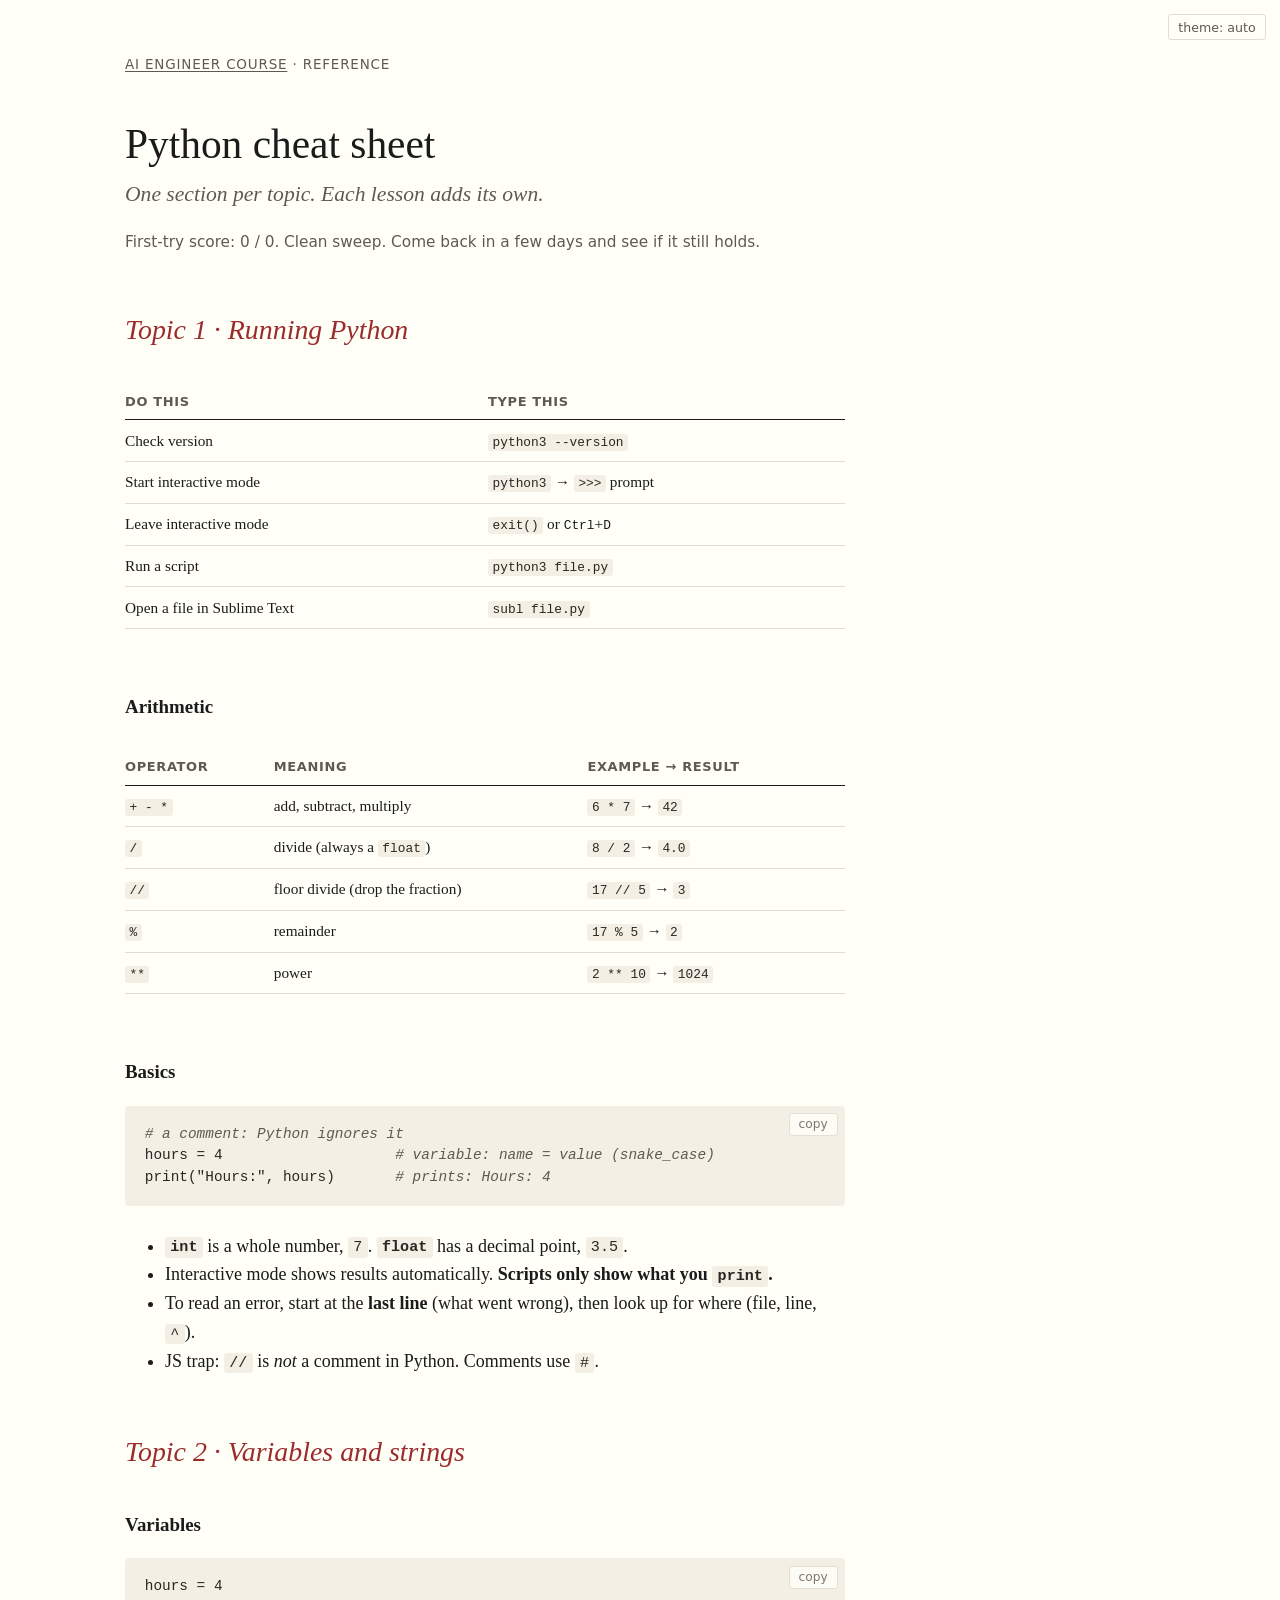
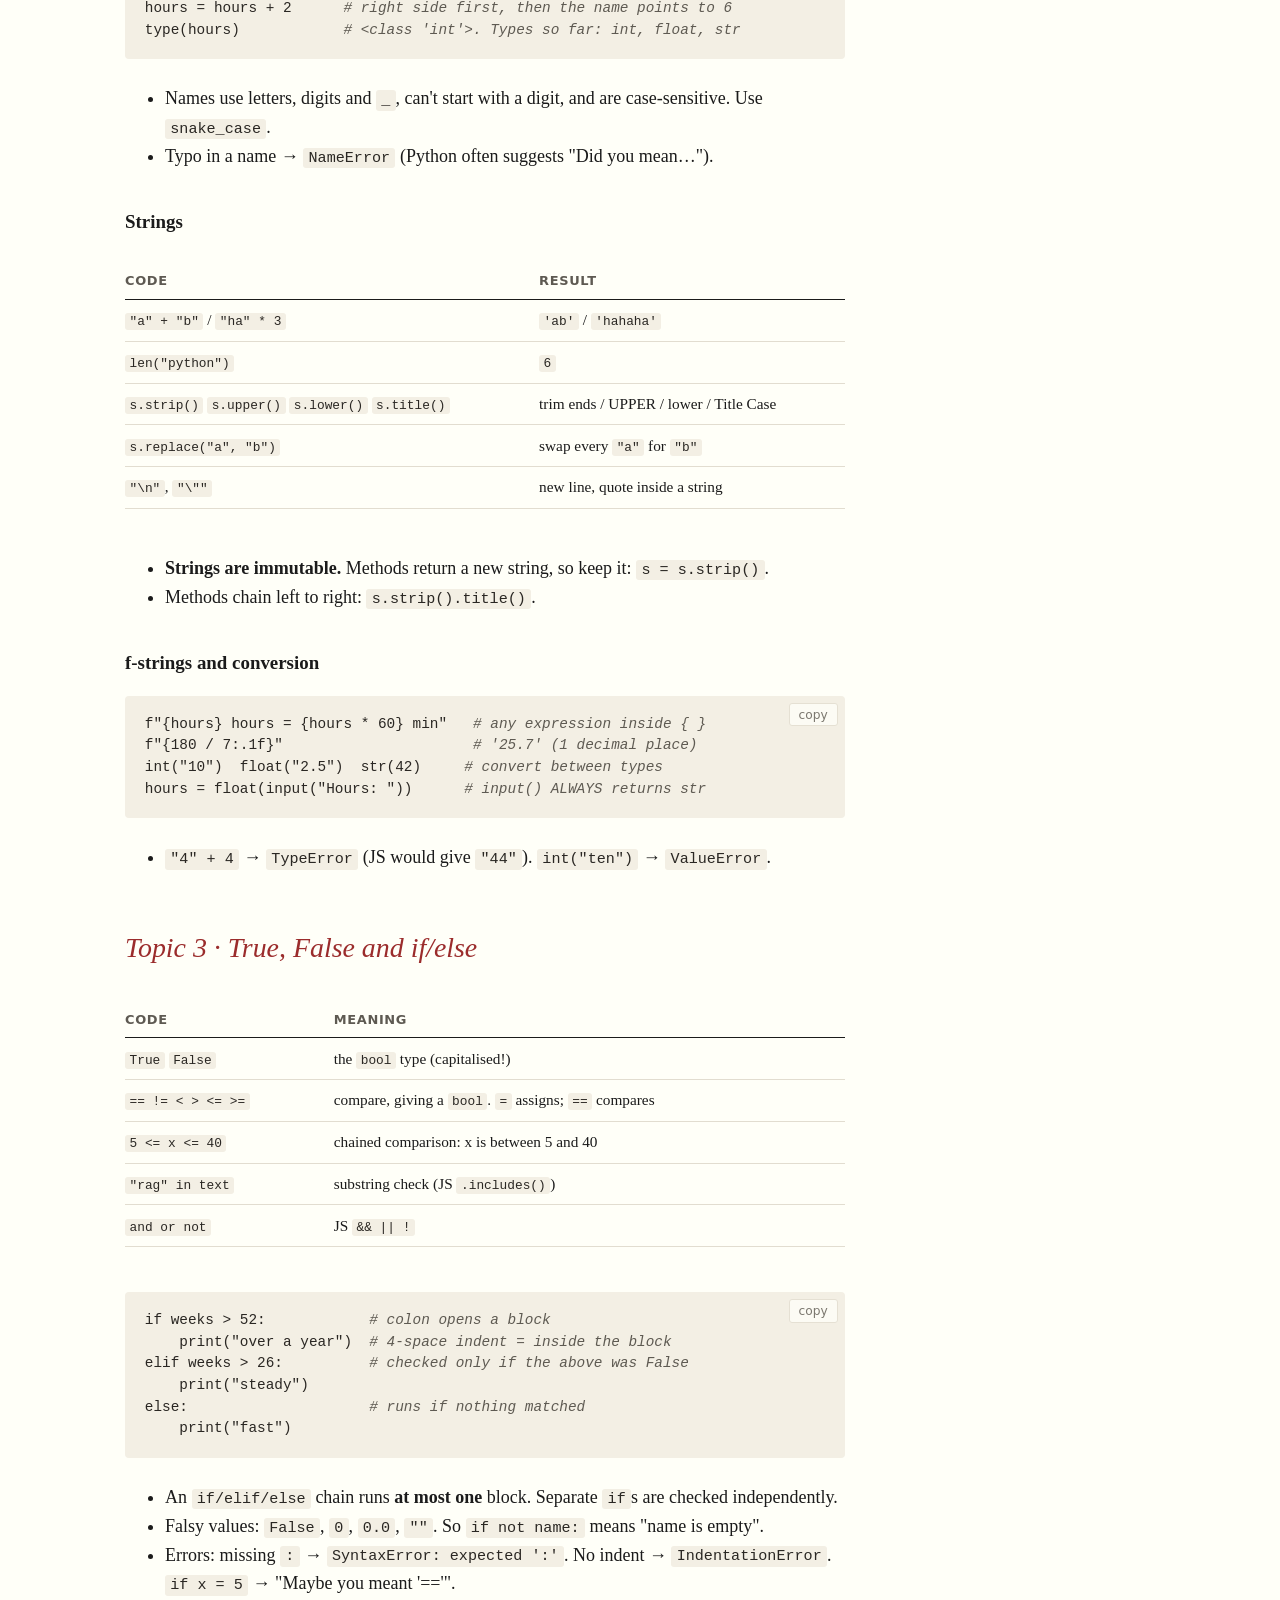
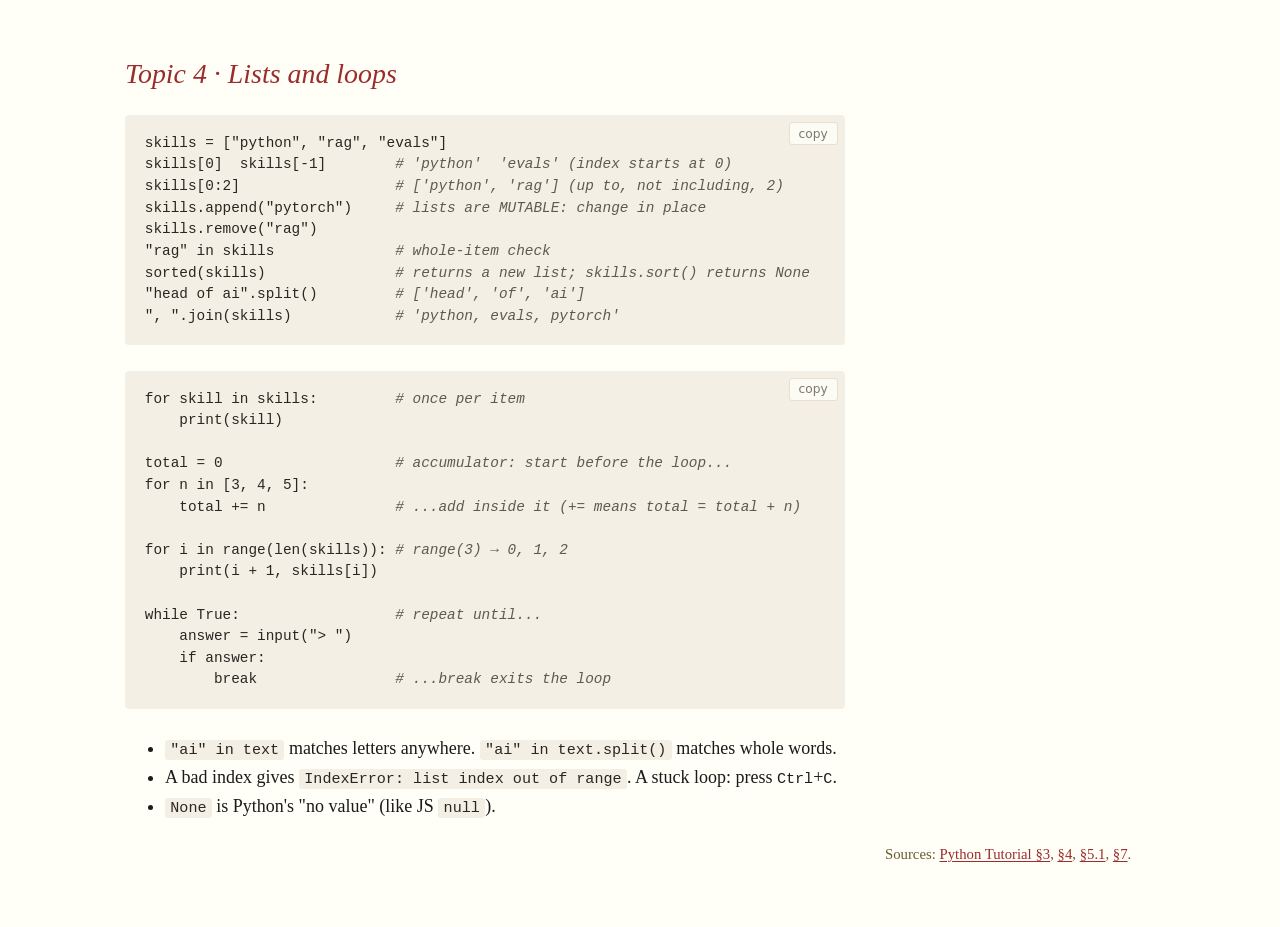
==== ai/reference/python-cheatsheet.html @ 6979f12f "first commit" ====
<!doctype html>
<html lang="en">
<head>
<meta charset="utf-8">
<meta name="viewport" content="width=device-width, initial-scale=1">
<title>Python Cheat Sheet</title>
<link rel="stylesheet" href="../assets/course.css">
</head>
<body>
<main class="page">

<nav class="crumbs"><a href="../index.html">AI Engineer Course</a> · Reference</nav>

<h1>Python cheat sheet</h1>
<p class="subtitle">One section per topic. Each lesson adds its own.</p>
<p class="score" style="margin-top:-1rem">Python 3.14 · last updated after <a href="../lessons/0004-lists-and-loops.html">Topic 4</a></p>

<h2 id="topic-1">Topic 1 · Running Python</h2>
<div class="table-wrap">
<table>
  <thead><tr><th>Do this</th><th>Type this</th></tr></thead>
  <tbody>
    <tr><td>Check version</td><td><code>python3 --version</code></td></tr>
    <tr><td>Start interactive mode</td><td><code>python3</code> → <code>&gt;&gt;&gt;</code> prompt</td></tr>
    <tr><td>Leave interactive mode</td><td><code>exit()</code> or <kbd>Ctrl</kbd>+<kbd>D</kbd></td></tr>
    <tr><td>Run a script</td><td><code>python3 file.py</code></td></tr>
    <tr><td>Open a file in Sublime Text</td><td><code>subl file.py</code></td></tr>
  </tbody>
</table>
</div>

<h3>Arithmetic</h3>
<div class="table-wrap">
<table>
  <thead><tr><th>Operator</th><th>Meaning</th><th>Example → result</th></tr></thead>
  <tbody>
    <tr><td><code>+ - *</code></td><td>add, subtract, multiply</td><td><code>6 * 7</code> → <code>42</code></td></tr>
    <tr><td><code>/</code></td><td>divide (always a <code>float</code>)</td><td><code>8 / 2</code> → <code>4.0</code></td></tr>
    <tr><td><code>//</code></td><td>floor divide (drop the fraction)</td><td><code>17 // 5</code> → <code>3</code></td></tr>
    <tr><td><code>%</code></td><td>remainder</td><td><code>17 % 5</code> → <code>2</code></td></tr>
    <tr><td><code>**</code></td><td>power</td><td><code>2 ** 10</code> → <code>1024</code></td></tr>
  </tbody>
</table>
</div>

<h3>Basics</h3>
<pre><span class="c"># a comment: Python ignores it</span>
hours = 4                    <span class="c"># variable: name = value (snake_case)</span>
print("Hours:", hours)       <span class="c"># prints: Hours: 4</span></pre>
<ul>
  <li><strong><code>int</code></strong> is a whole number, <code>7</code>. <strong><code>float</code></strong> has a decimal point, <code>3.5</code>.</li>
  <li>Interactive mode shows results automatically. <strong>Scripts only show what you <code>print</code>.</strong></li>
  <li>To read an error, start at the <strong>last line</strong> (what went wrong), then look up for where (file, line, <code>^</code>).</li>
  <li>JS trap: <code>//</code> is <em>not</em> a comment in Python. Comments use <code>#</code>.</li>
</ul>

<h2 id="topic-2">Topic 2 · Variables and strings</h2>
<h3>Variables</h3>
<pre>hours = 4
hours = hours + 2      <span class="c"># right side first, then the name points to 6</span>
type(hours)            <span class="c"># &lt;class 'int'&gt;. Types so far: int, float, str</span></pre>
<ul>
  <li>Names use letters, digits and <code>_</code>, can't start with a digit, and are case-sensitive. Use <code>snake_case</code>.</li>
  <li>Typo in a name → <code>NameError</code> (Python often suggests "Did you mean…").</li>
</ul>
<h3>Strings</h3>
<div class="table-wrap">
<table>
  <thead><tr><th>Code</th><th>Result</th></tr></thead>
  <tbody>
    <tr><td><code>"a" + "b"</code> / <code>"ha" * 3</code></td><td><code>'ab'</code> / <code>'hahaha'</code></td></tr>
    <tr><td><code>len("python")</code></td><td><code>6</code></td></tr>
    <tr><td><code>s.strip()</code> <code>s.upper()</code> <code>s.lower()</code> <code>s.title()</code></td><td>trim ends / UPPER / lower / Title Case</td></tr>
    <tr><td><code>s.replace("a", "b")</code></td><td>swap every <code>"a"</code> for <code>"b"</code></td></tr>
    <tr><td><code>"\n"</code>, <code>"\""</code></td><td>new line, quote inside a string</td></tr>
  </tbody>
</table>
</div>
<ul>
  <li><strong>Strings are immutable.</strong> Methods return a new string, so keep it: <code>s = s.strip()</code>.</li>
  <li>Methods chain left to right: <code>s.strip().title()</code>.</li>
</ul>
<h3>f-strings and conversion</h3>
<pre>f"{hours} hours = {hours * 60} min"   <span class="c"># any expression inside { }</span>
f"{180 / 7:.1f}"                      <span class="c"># '25.7' (1 decimal place)</span>
int("10")  float("2.5")  str(42)     <span class="c"># convert between types</span>
hours = float(input("Hours: "))      <span class="c"># input() ALWAYS returns str</span></pre>
<ul>
  <li><code>"4" + 4</code> → <code>TypeError</code> (JS would give <code>"44"</code>). <code>int("ten")</code> → <code>ValueError</code>.</li>
</ul>

<h2 id="topic-3">Topic 3 · True, False and if/else</h2>
<div class="table-wrap">
<table>
  <thead><tr><th>Code</th><th>Meaning</th></tr></thead>
  <tbody>
    <tr><td><code>True</code> <code>False</code></td><td>the <code>bool</code> type (capitalised!)</td></tr>
    <tr><td><code>==  !=  &lt;  &gt;  &lt;=  &gt;=</code></td><td>compare, giving a <code>bool</code>. <code>=</code> assigns; <code>==</code> compares</td></tr>
    <tr><td><code>5 &lt;= x &lt;= 40</code></td><td>chained comparison: x is between 5 and 40</td></tr>
    <tr><td><code>"rag" in text</code></td><td>substring check (JS <code>.includes()</code>)</td></tr>
    <tr><td><code>and  or  not</code></td><td>JS <code>&amp;&amp;  ||  !</code></td></tr>
  </tbody>
</table>
</div>
<pre>if weeks &gt; 52:            <span class="c"># colon opens a block</span>
    print("over a year")  <span class="c"># 4-space indent = inside the block</span>
elif weeks &gt; 26:          <span class="c"># checked only if the above was False</span>
    print("steady")
else:                     <span class="c"># runs if nothing matched</span>
    print("fast")</pre>
<ul>
  <li>An <code>if/elif/else</code> chain runs <strong>at most one</strong> block. Separate <code>if</code>s are checked independently.</li>
  <li>Falsy values: <code>False</code>, <code>0</code>, <code>0.0</code>, <code>""</code>. So <code>if not name:</code> means "name is empty".</li>
  <li>Errors: missing <code>:</code> → <code>SyntaxError: expected ':'</code>. No indent → <code>IndentationError</code>. <code>if x = 5</code> → "Maybe you meant '=='".</li>
</ul>

<h2 id="topic-4">Topic 4 · Lists and loops</h2>
<pre>skills = ["python", "rag", "evals"]
skills[0]  skills[-1]        <span class="c"># 'python'  'evals' (index starts at 0)</span>
skills[0:2]                  <span class="c"># ['python', 'rag'] (up to, not including, 2)</span>
skills.append("pytorch")     <span class="c"># lists are MUTABLE: change in place</span>
skills.remove("rag")
"rag" in skills              <span class="c"># whole-item check</span>
sorted(skills)               <span class="c"># returns a new list; skills.sort() returns None</span>
"head of ai".split()         <span class="c"># ['head', 'of', 'ai']</span>
", ".join(skills)            <span class="c"># 'python, evals, pytorch'</span></pre>
<pre>for skill in skills:         <span class="c"># once per item</span>
    print(skill)

total = 0                    <span class="c"># accumulator: start before the loop...</span>
for n in [3, 4, 5]:
    total += n               <span class="c"># ...add inside it (+= means total = total + n)</span>

for i in range(len(skills)): <span class="c"># range(3) → 0, 1, 2</span>
    print(i + 1, skills[i])

while True:                  <span class="c"># repeat until...</span>
    answer = input("> ")
    if answer:
        break                <span class="c"># ...break exits the loop</span></pre>
<ul>
  <li><code>"ai" in text</code> matches letters anywhere. <code>"ai" in text.split()</code> matches whole words.</li>
  <li>A bad index gives <code>IndexError: list index out of range</code>. A stuck loop: press <kbd>Ctrl</kbd>+<kbd>C</kbd>.</li>
  <li><code>None</code> is Python's "no value" (like JS <code>null</code>).</li>
</ul>

<p class="note">Sources: <a href="https://docs.python.org/3/tutorial/introduction.html">Python Tutorial §3</a>, <a href="https://docs.python.org/3/tutorial/controlflow.html">§4</a>, <a href="https://docs.python.org/3/tutorial/datastructures.html">§5.1</a>, <a href="https://docs.python.org/3/tutorial/inputoutput.html">§7</a>.</p>

</main>
<script src="../assets/components.js"></script>
</body>
</html>
---- ai/assets/course.css ----
/* ==========================================================================
   AI Engineer Course — shared stylesheet
   Every lesson and reference page links this file. Tufte-inspired:
   one readable column, margin notes on wide screens, quiet colour.
   ========================================================================== */

:root {
  --paper: #fffff8;
  --ink: #1b1b1b;
  --muted: #5e5a52;
  --rule: #e2ddd0;
  --accent: #9b2c2c;        /* headings, links */
  --accent-soft: #f6e9e4;
  --code-bg: #f3efe4;
  --code-ink: #2a2723;
  --good: #276749;
  --good-soft: #e3f1e8;
  --bad: #9b2c2c;
  --bad-soft: #f8e5e2;
  --note: #6b5b2e;

  --serif: "Iowan Old Style", "Palatino Linotype", Palatino, "Book Antiqua", Georgia, serif;
  --sans: system-ui, -apple-system, "Segoe UI", Roboto, "Helvetica Neue", sans-serif;
  --mono: ui-monospace, "JetBrains Mono", "Cascadia Code", Menlo, Consolas, monospace;

  --measure: 40rem;
  --margin-note: 15rem;
}

@media (prefers-color-scheme: dark) {
  :root:not([data-theme="light"]) {
    --paper: #16161a;
    --ink: #e6e3dc;
    --muted: #a19d94;
    --rule: #33322e;
    --accent: #e8927c;
    --accent-soft: #2c211f;
    --code-bg: #1f1f24;
    --code-ink: #e2dfd6;
    --good: #7cc79a;
    --good-soft: #1b2a21;
    --bad: #ef9a8a;
    --bad-soft: #2e1d1b;
    --note: #d6c48f;
  }
}
:root[data-theme="dark"] {
  --paper: #16161a;
  --ink: #e6e3dc;
  --muted: #a19d94;
  --rule: #33322e;
  --accent: #e8927c;
  --accent-soft: #2c211f;
  --code-bg: #1f1f24;
  --code-ink: #e2dfd6;
  --good: #7cc79a;
  --good-soft: #1b2a21;
  --bad: #ef9a8a;
  --bad-soft: #2e1d1b;
  --note: #d6c48f;
}

* { box-sizing: border-box; }

html { font-size: 18px; -webkit-text-size-adjust: 100%; }

body {
  margin: 0;
  background: var(--paper);
  color: var(--ink);
  font-family: var(--serif);
  line-height: 1.6;
  font-kerning: normal;
}

.page {
  max-width: calc(var(--measure) + var(--margin-note) + 4rem);
  margin: 0 auto;
  padding: 3rem 16px 5rem;
}
.page > * { max-width: var(--measure); }

/* ---------- Header / breadcrumb ---------- */
.crumbs {
  font-family: var(--sans);
  font-size: 0.75rem;
  letter-spacing: 0.06em;
  text-transform: uppercase;
  color: var(--muted);
  margin-bottom: 2.5rem;
}
.crumbs a { color: var(--muted); }

h1 {
  font-weight: 400;
  font-size: 2.3rem;
  line-height: 1.15;
  margin: 0 0 0.5rem;
}
.subtitle {
  font-style: italic;
  font-size: 1.2rem;
  color: var(--muted);
  margin: 0 0 2rem;
}
h2 {
  font-weight: 400;
  font-style: italic;
  font-size: 1.55rem;
  margin: 3rem 0 0.75rem;
  color: var(--accent);
}
h3 {
  font-weight: 600;
  font-size: 1.05rem;
  margin: 2rem 0 0.5rem;
}

p, li { hyphens: auto; }
a { color: var(--accent); text-underline-offset: 2px; text-decoration-thickness: 1px; }
a:hover { text-decoration-thickness: 2px; }
strong { font-weight: 600; }
hr { border: 0; border-top: 1px solid var(--rule); margin: 3rem 0; }

/* ---------- Lesson meta box (win / time / source) ---------- */
.meta {
  font-family: var(--sans);
  font-size: 0.85rem;
  border-top: 1px solid var(--rule);
  border-bottom: 1px solid var(--rule);
  padding: 0.9rem 0;
  display: grid;
  grid-template-columns: 7rem 1fr;
  gap: 0.35rem 1rem;
}
.meta dt { color: var(--muted); text-transform: uppercase; letter-spacing: 0.05em; font-size: 0.72rem; padding-top: 0.15rem; }
.meta dd { margin: 0; }

/* ---------- Margin notes (sidenotes) ---------- */
.note {
  font-size: 0.82rem;
  line-height: 1.45;
  color: var(--note);
  border-left: 2px solid var(--rule);
  padding-left: 0.8rem;
  margin: 1rem 0;
}
@media (min-width: 1100px) {
  .note {
    float: right;
    clear: right;
    width: var(--margin-note);
    margin: 0.3rem 0 1rem 0;   /* floats into the page's right margin, beside the 40rem column */
    border-left: 0;
    padding-left: 0;
  }
}

/* ---------- Code ---------- */
code, pre, kbd { font-family: var(--mono); font-size: 0.84em; }
:not(pre) > code {
  background: var(--code-bg);
  color: var(--code-ink);
  padding: 0.08em 0.35em;
  border-radius: 3px;
}
pre {
  position: relative;
  background: var(--code-bg);
  color: var(--code-ink);
  padding: 1rem 1.1rem;
  border-radius: 4px;
  overflow-x: auto;
  line-height: 1.5;
  font-size: 0.8rem;
  margin: 1rem 0 1.4rem;
}
pre .c { color: var(--muted); font-style: italic; }  /* comment */
pre .p { color: var(--muted); user-select: none; }    /* shell prompt */
.file-label {
  font-family: var(--mono);
  font-size: 0.72rem;
  color: var(--muted);
  margin: 1.2rem 0 -0.8rem;
}
.copy-btn {
  position: absolute;
  top: 0.4rem;
  right: 0.4rem;
  font-family: var(--sans);
  font-size: 0.68rem;
  padding: 0.2rem 0.5rem;
  border: 1px solid var(--rule);
  background: var(--paper);
  color: var(--muted);
  border-radius: 3px;
  cursor: pointer;
  opacity: 0.8;
}
.copy-btn:hover { opacity: 1; color: var(--ink); }

/* ---------- Tables (e.g. JS → Python maps) ---------- */
table {
  border-collapse: collapse;
  width: 100%;
  font-size: 0.85rem;
  margin: 1rem 0 1.5rem;
}
th {
  text-align: left;
  font-family: var(--sans);
  font-weight: 600;
  font-size: 0.72rem;
  text-transform: uppercase;
  letter-spacing: 0.05em;
  color: var(--muted);
  border-bottom: 1px solid var(--ink);
  padding: 0.4rem 0.6rem 0.4rem 0;
}
td {
  border-bottom: 1px solid var(--rule);
  padding: 0.45rem 0.6rem 0.45rem 0;
  vertical-align: top;
}
.table-wrap { overflow-x: auto; }

/* ---------- Callouts ---------- */
.callout {
  background: var(--accent-soft);
  border-left: 3px solid var(--accent);
  padding: 0.8rem 1rem;
  margin: 1.5rem 0;
  font-size: 0.95rem;
}
.callout > :first-child { margin-top: 0; }
.callout > :last-child { margin-bottom: 0; }
.callout .label {
  font-family: var(--sans);
  font-size: 0.7rem;
  text-transform: uppercase;
  letter-spacing: 0.08em;
  color: var(--accent);
  display: block;
  margin-bottom: 0.3rem;
}

/* ---------- Steps checklist (components.js persists ticks) ---------- */
ol.steps { list-style: none; padding: 0; counter-reset: step; }
ol.steps > li {
  counter-increment: step;
  position: relative;
  padding: 0.2rem 0 0.8rem 2.6rem;
  border-left: 1px solid var(--rule);
  margin-left: 0.9rem;
}
ol.steps > li::before {
  content: counter(step);
  position: absolute;
  left: -0.9rem;
  top: 0.1rem;
  width: 1.8rem;
  height: 1.8rem;
  border-radius: 50%;
  background: var(--paper);
  border: 1px solid var(--rule);
  font-family: var(--sans);
  font-size: 0.8rem;
  display: grid;
  place-items: center;
}
ol.steps > li.done::before { content: "✓"; background: var(--good-soft); color: var(--good); border-color: var(--good); }
ol.steps .tick {
  font-family: var(--sans);
  font-size: 0.75rem;
  color: var(--muted);
  display: flex;
  width: max-content;
  margin-top: 0.4rem;
  align-items: center;
  gap: 0.35rem;
  cursor: pointer;
}

/* ---------- Quiz (multiple choice) ---------- */
.quiz {
  border: 1px solid var(--rule);
  border-radius: 6px;
  padding: 1rem 1.1rem;
  margin: 1.4rem 0;
}
.quiz .q { margin: 0 0 0.8rem; }
.quiz .options { display: grid; gap: 0.45rem; }
.quiz button.opt {
  text-align: left;
  font: inherit;
  font-family: var(--mono);
  font-size: 0.82rem;
  color: var(--ink);
  background: var(--paper);
  border: 1px solid var(--rule);
  border-radius: 4px;
  padding: 0.55rem 0.8rem;
  cursor: pointer;
}
.quiz button.opt:hover:not(:disabled) { border-color: var(--muted); }
.quiz button.opt.correct { background: var(--good-soft); border-color: var(--good); }
.quiz button.opt.wrong { background: var(--bad-soft); border-color: var(--bad); text-decoration: line-through; }
.quiz button.opt:disabled { cursor: default; }
.feedback {
  font-size: 0.9rem;
  margin: 0.8rem 0 0;
  padding-top: 0.7rem;
  border-top: 1px dashed var(--rule);
}
.feedback .verdict { font-family: var(--sans); font-weight: 600; font-size: 0.8rem; }
.feedback .verdict.good { color: var(--good); }
.feedback .verdict.bad { color: var(--bad); }

/* ---------- Predict-the-output (typed answer) ---------- */
.predict pre { margin-bottom: 0.8rem; }
.predict .row { display: flex; gap: 0.5rem; flex-wrap: wrap; }
.predict input {
  flex: 1 1 12rem;
  font-family: var(--mono);
  font-size: 0.85rem;
  padding: 0.5rem 0.7rem;
  border: 1px solid var(--rule);
  border-radius: 4px;
  background: var(--paper);
  color: var(--ink);
}
.btn {
  font-family: var(--sans);
  font-size: 0.8rem;
  padding: 0.5rem 0.9rem;
  border: 1px solid var(--ink);
  background: var(--ink);
  color: var(--paper);
  border-radius: 4px;
  cursor: pointer;
}
.btn.ghost { background: transparent; color: var(--ink); border-color: var(--rule); }

/* ---------- Recall cards (native <details>) ---------- */
details.recall {
  border: 1px solid var(--rule);
  border-radius: 6px;
  padding: 0.7rem 1rem;
  margin: 0.6rem 0;
}
details.recall summary {
  cursor: pointer;
  list-style: none;
}
details.recall summary::-webkit-details-marker { display: none; }
details.recall summary::after {
  content: "Try to answer out loud, then reveal";
  display: block;
  font-family: var(--sans);
  font-size: 0.7rem;
  color: var(--muted);
  margin-top: 0.2rem;
}
details.recall[open] summary::after { content: "Answer"; }
details.recall > :not(summary) { margin: 0.6rem 0 0; }

/* ---------- Score + footer ---------- */
.score {
  font-family: var(--sans);
  font-size: 0.85rem;
  color: var(--muted);
}
.next {
  display: flex;
  justify-content: space-between;
  gap: 1rem;
  font-family: var(--sans);
  font-size: 0.85rem;
  border-top: 1px solid var(--rule);
  padding-top: 1rem;
  margin-top: 3rem;
}
.ask {
  font-size: 0.95rem;
  background: var(--code-bg);
  padding: 0.9rem 1rem;
  border-radius: 6px;
  margin: 2rem 0;
}

/* ---------- Course index (roadmap) ---------- */
.phase { border-top: 1px solid var(--rule); padding: 1rem 0 0.5rem; }
.phase h3 { margin: 0 0 0.3rem; }
.phase .when { font-family: var(--sans); font-size: 0.72rem; color: var(--muted); text-transform: uppercase; letter-spacing: 0.05em; }
.phase.current h3::after {
  content: "you are here";
  font-family: var(--sans);
  font-size: 0.65rem;
  font-weight: 600;
  text-transform: uppercase;
  letter-spacing: 0.06em;
  color: var(--paper);
  background: var(--accent);
  padding: 0.12rem 0.45rem;
  border-radius: 3px;
  margin-left: 0.6rem;
  vertical-align: middle;
}
.phase ul { margin: 0.3rem 0 0.8rem; padding-left: 1.2rem; }
.phase li { font-size: 0.92rem; }

/* ---------- Theme toggle ---------- */
.theme-toggle {
  position: fixed;
  top: 0.8rem;
  right: 0.8rem;
  font-family: var(--sans);
  font-size: 0.7rem;
  border: 1px solid var(--rule);
  background: var(--paper);
  color: var(--muted);
  border-radius: 3px;
  padding: 0.25rem 0.5rem;
  cursor: pointer;
}

/* ---------- Print ---------- */
@media print {
  :root { --paper: #fff; --ink: #000; }
  html { font-size: 11pt; }
  .page { padding: 0; max-width: none; }
  .page > * { max-width: none; }
  .copy-btn, .theme-toggle, .quiz .options, .predict .row, .next, .score { display: none !important; }
  .note { float: none; width: auto; margin: 0.5rem 0; }
  details.recall > :not(summary) { display: block; }
  pre { white-space: pre-wrap; border: 1px solid #ccc; }
  a { color: inherit; }
  h2, h3 { break-after: avoid; }
  pre, table, .quiz { break-inside: avoid; }
}

@media (max-width: 600px) {
  html { font-size: 17px; }
  h1 { font-size: 1.9rem; }
  .meta { grid-template-columns: 1fr; }
  .meta dt { padding-top: 0.5rem; }
}
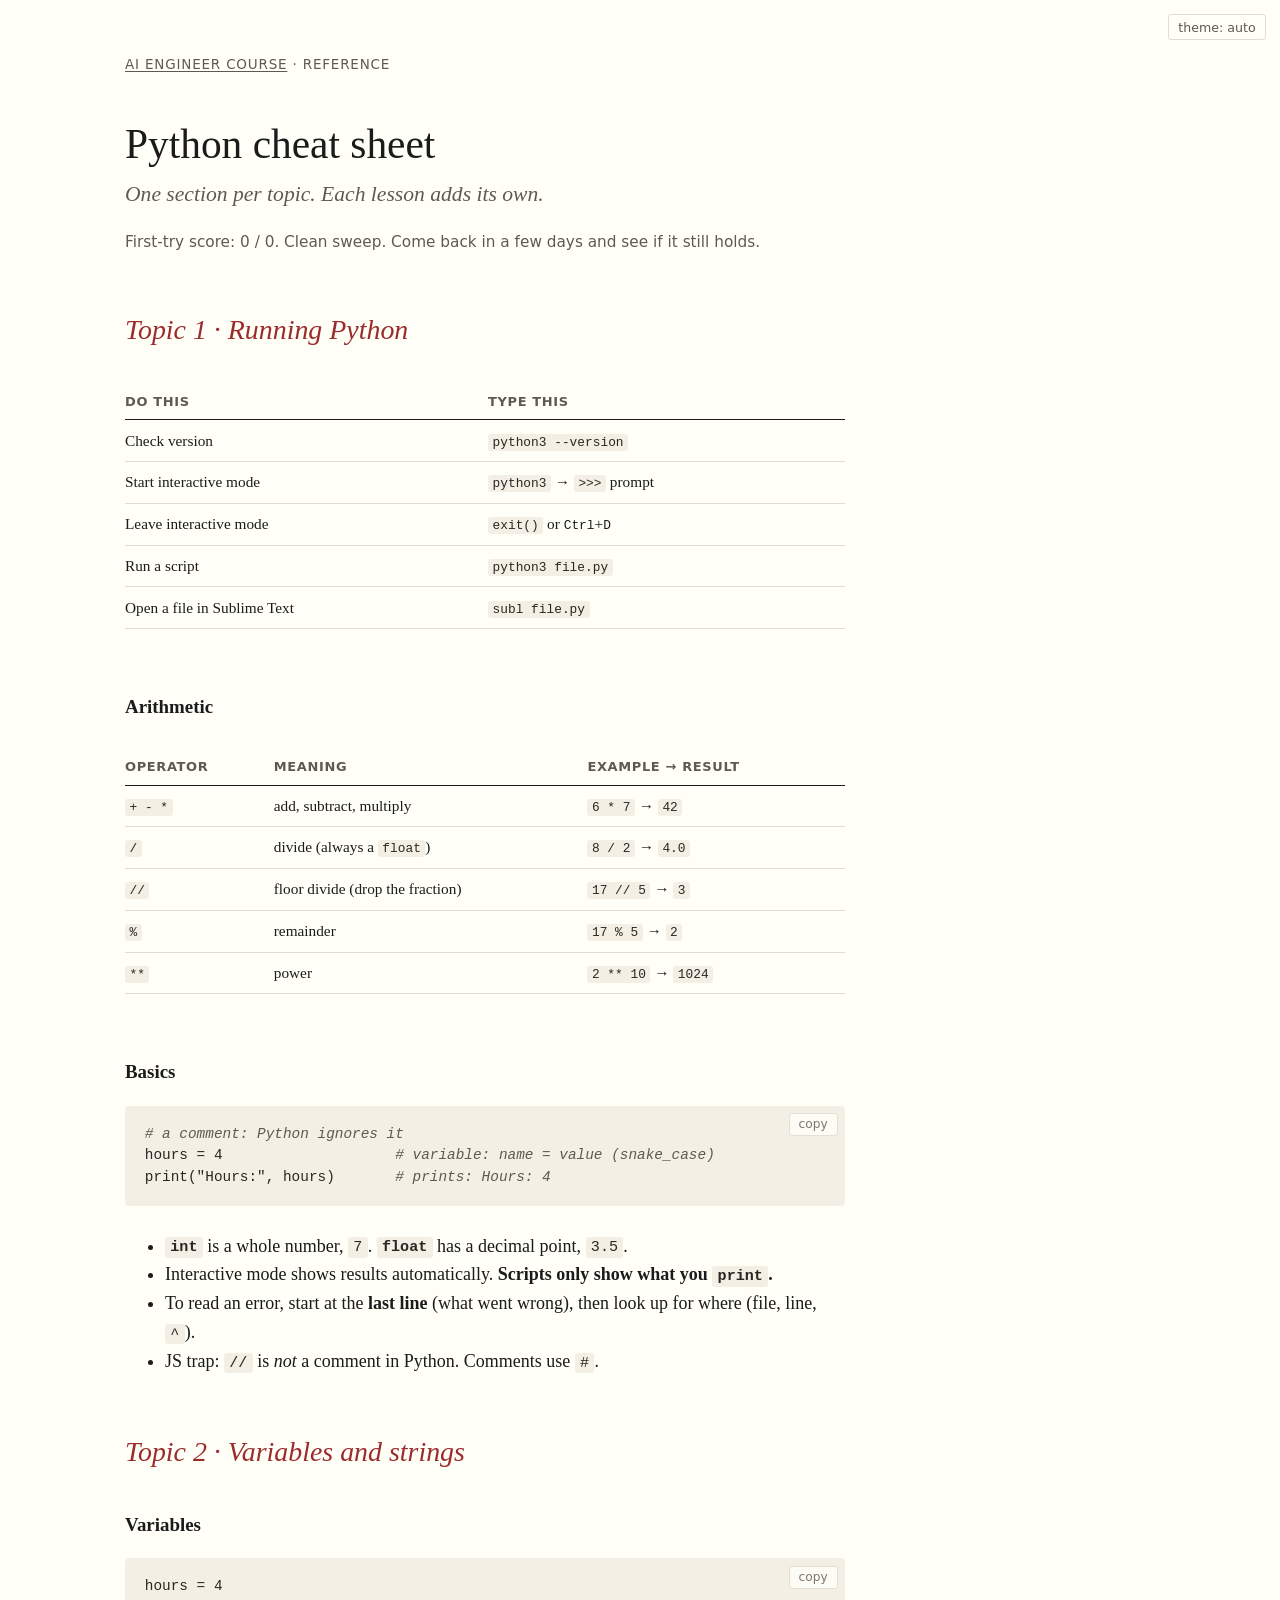
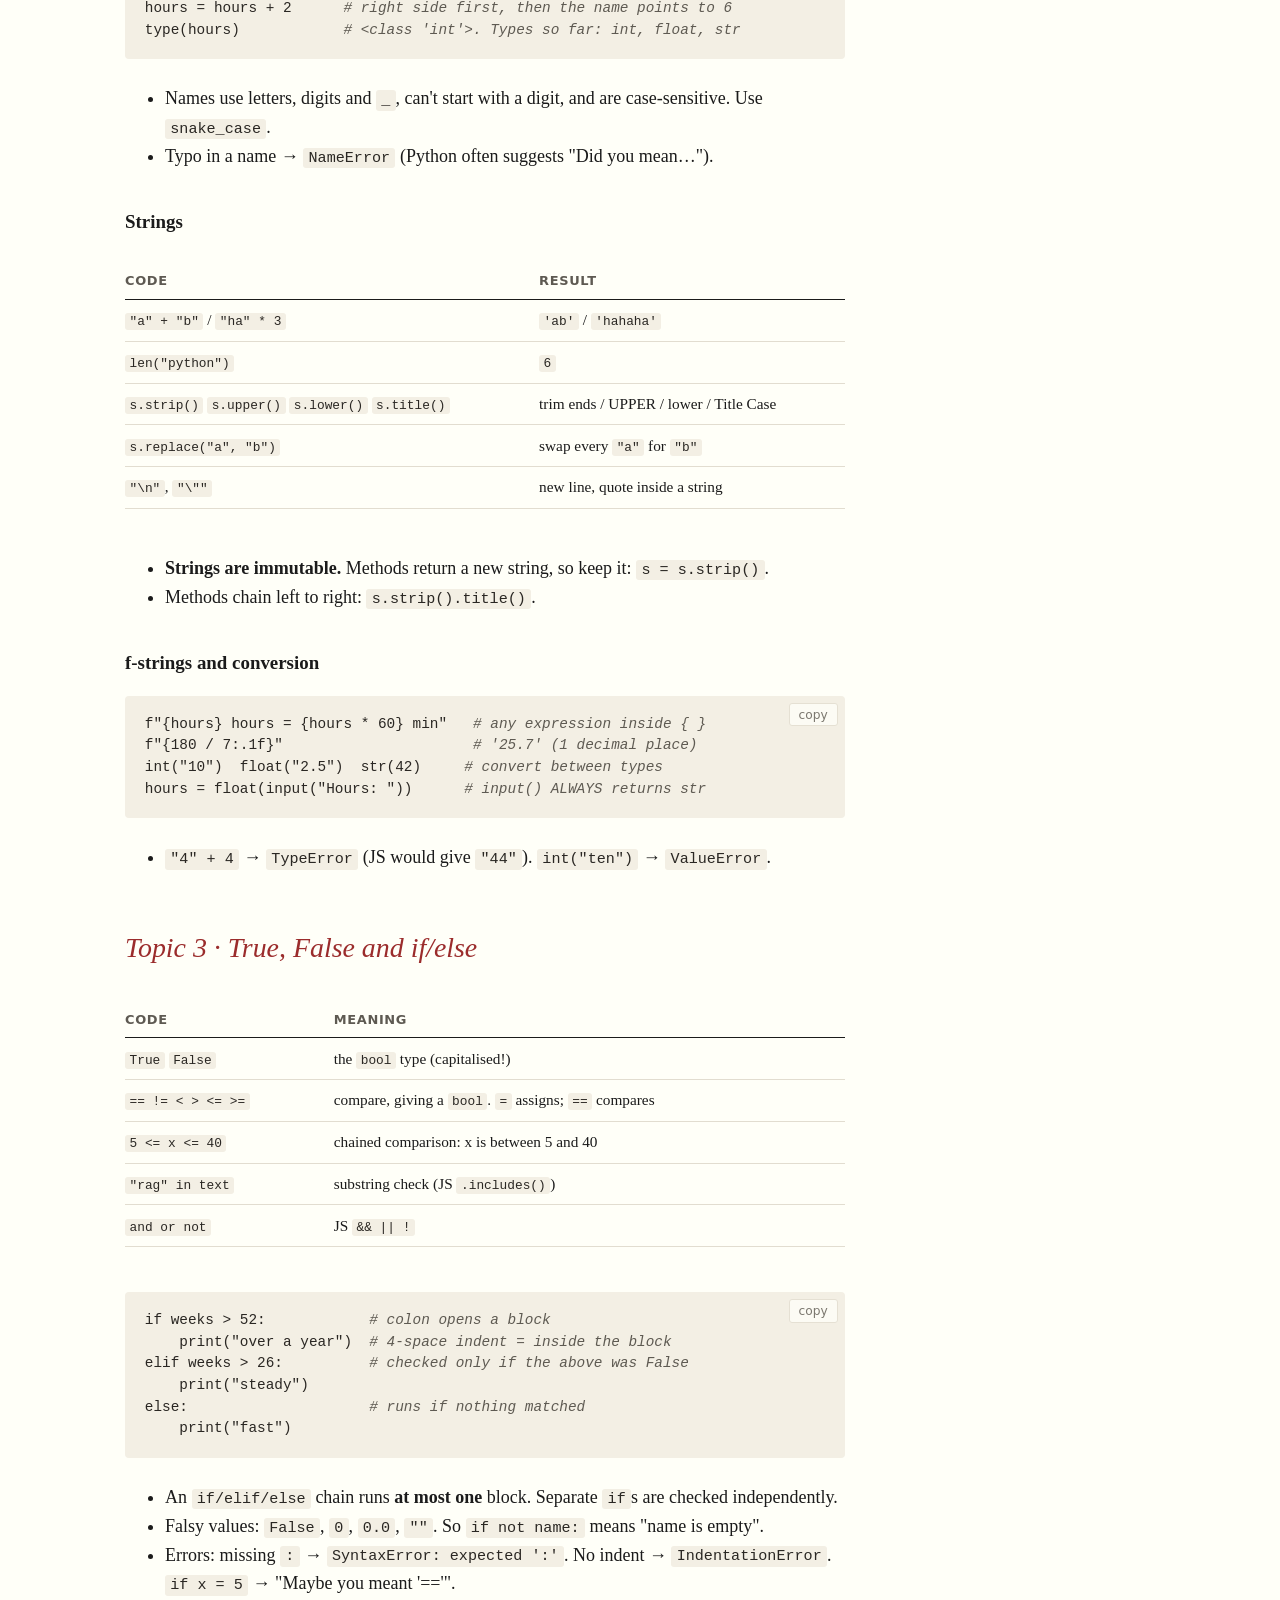
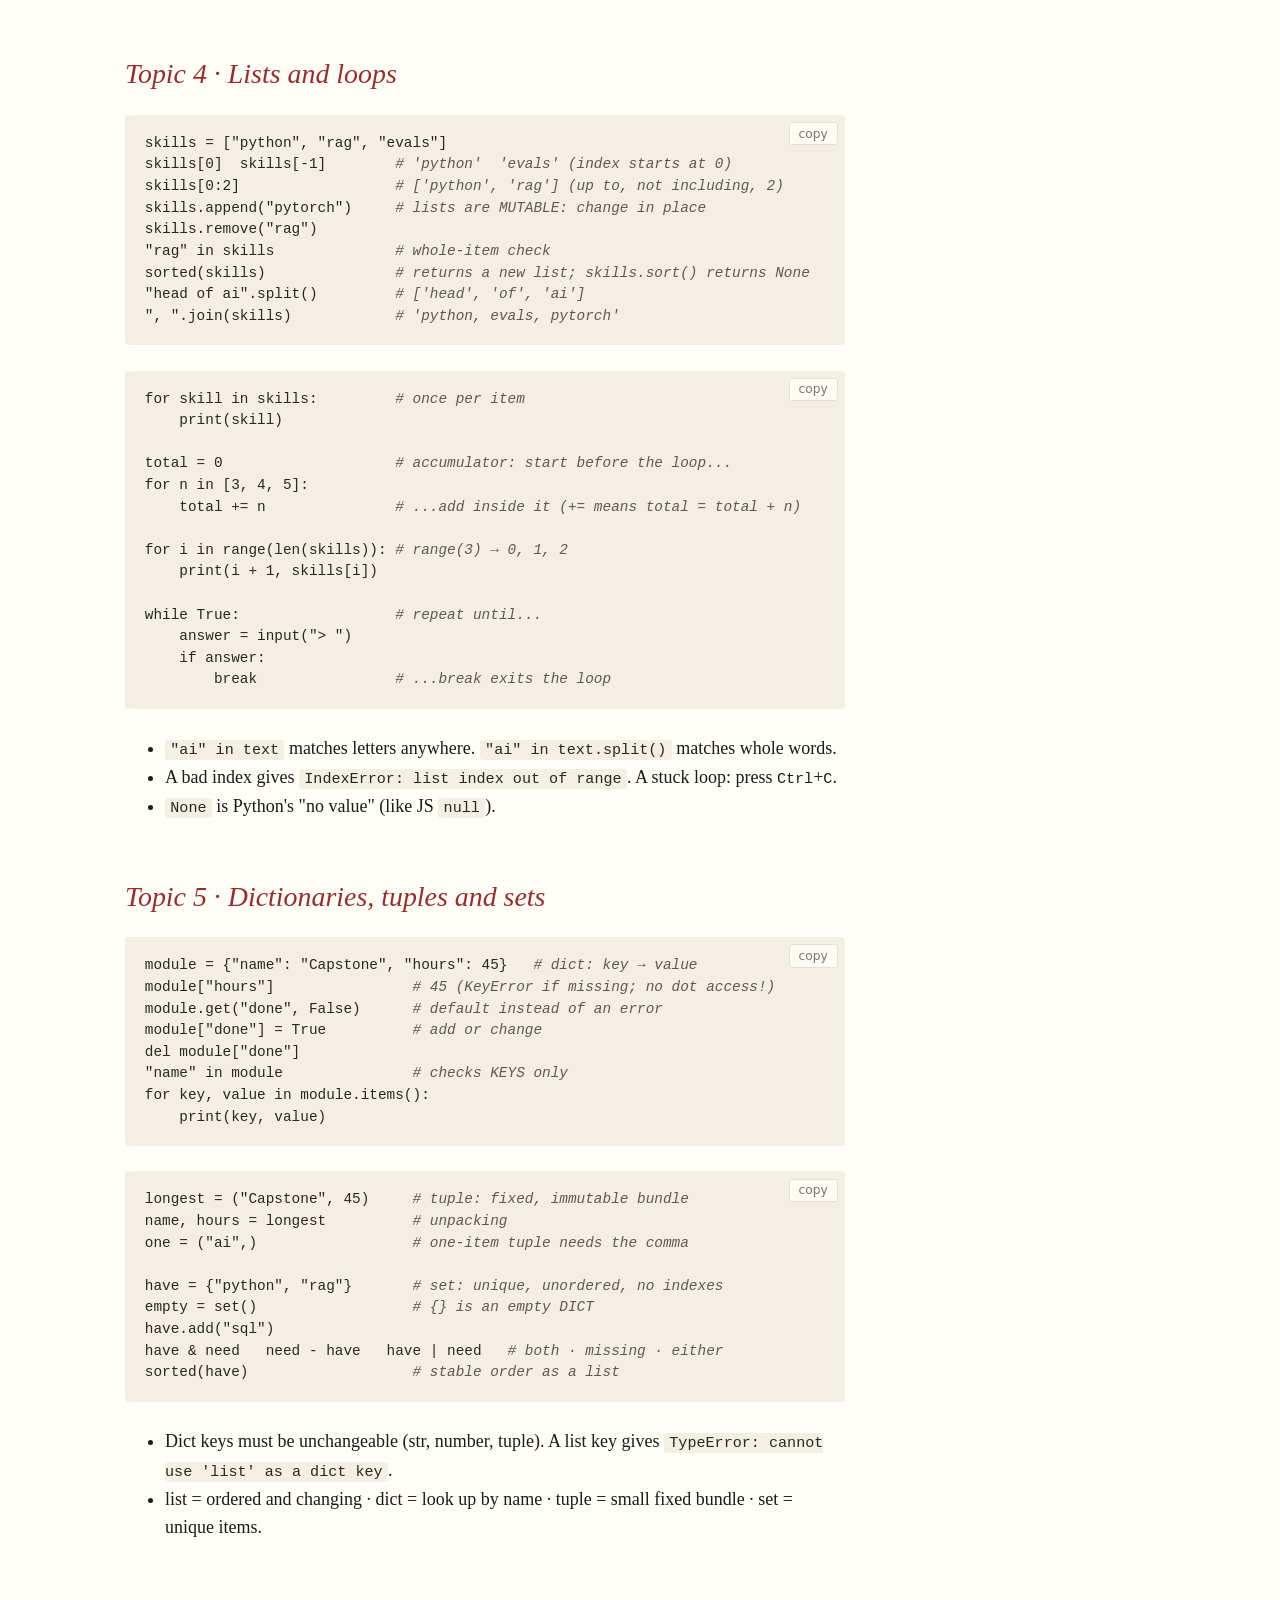
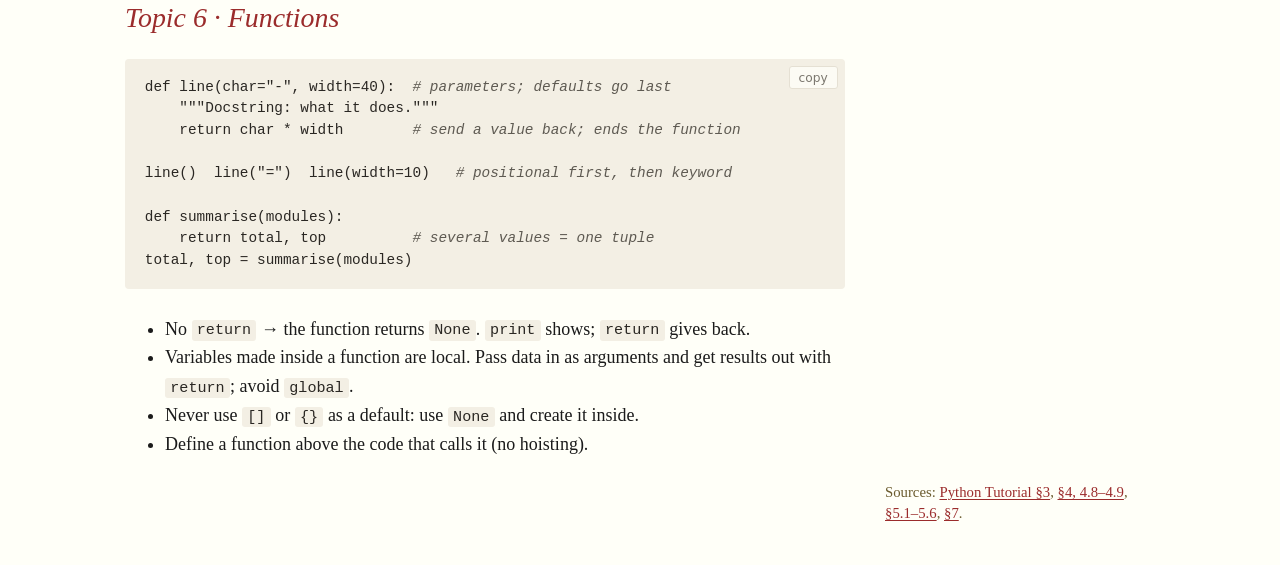
==== commit 87461829: "Add Topics 4-6 lessons, practice files and learning records Adds lessons 5-6, practice files v4-v6 (" ====
--- a/ai/reference/python-cheatsheet.html
+++ b/ai/reference/python-cheatsheet.html
@@ -13,7 +13,7 @@
 
 <h1>Python cheat sheet</h1>
 <p class="subtitle">One section per topic. Each lesson adds its own.</p>
-<p class="score" style="margin-top:-1rem">Python 3.14 · last updated after <a href="../lessons/0004-lists-and-loops.html">Topic 4</a></p>
+<p class="score" style="margin-top:-1rem">Python 3.14 · last updated after <a href="../lessons/0006-functions.html">Topic 6</a></p>
 
 <h2 id="topic-1">Topic 1 · Running Python</h2>
 <div class="table-wrap">
@@ -144,7 +144,47 @@
   <li><code>None</code> is Python's "no value" (like JS <code>null</code>).</li>
 </ul>
 
-<p class="note">Sources: <a href="https://docs.python.org/3/tutorial/introduction.html">Python Tutorial §3</a>, <a href="https://docs.python.org/3/tutorial/controlflow.html">§4</a>, <a href="https://docs.python.org/3/tutorial/datastructures.html">§5.1</a>, <a href="https://docs.python.org/3/tutorial/inputoutput.html">§7</a>.</p>
+<h2 id="topic-5">Topic 5 · Dictionaries, tuples and sets</h2>
+<pre>module = {"name": "Capstone", "hours": 45}   <span class="c"># dict: key → value</span>
+module["hours"]                <span class="c"># 45 (KeyError if missing; no dot access!)</span>
+module.get("done", False)      <span class="c"># default instead of an error</span>
+module["done"] = True          <span class="c"># add or change</span>
+del module["done"]
+"name" in module               <span class="c"># checks KEYS only</span>
+for key, value in module.items():
+    print(key, value)</pre>
+<pre>longest = ("Capstone", 45)     <span class="c"># tuple: fixed, immutable bundle</span>
+name, hours = longest          <span class="c"># unpacking</span>
+one = ("ai",)                  <span class="c"># one-item tuple needs the comma</span>
+
+have = {"python", "rag"}       <span class="c"># set: unique, unordered, no indexes</span>
+empty = set()                  <span class="c"># {} is an empty DICT</span>
+have.add("sql")
+have &amp; need   need - have   have | need   <span class="c"># both · missing · either</span>
+sorted(have)                   <span class="c"># stable order as a list</span></pre>
+<ul>
+  <li>Dict keys must be unchangeable (str, number, tuple). A list key gives <code>TypeError: cannot use 'list' as a dict key</code>.</li>
+  <li>list = ordered and changing · dict = look up by name · tuple = small fixed bundle · set = unique items.</li>
+</ul>
+
+<h2 id="topic-6">Topic 6 · Functions</h2>
+<pre>def line(char="-", width=40):  <span class="c"># parameters; defaults go last</span>
+    """Docstring: what it does."""
+    return char * width        <span class="c"># send a value back; ends the function</span>
+
+line()  line("=")  line(width=10)   <span class="c"># positional first, then keyword</span>
+
+def summarise(modules):
+    return total, top          <span class="c"># several values = one tuple</span>
+total, top = summarise(modules)</pre>
+<ul>
+  <li>No <code>return</code> → the function returns <code>None</code>. <code>print</code> shows; <code>return</code> gives back.</li>
+  <li>Variables made inside a function are local. Pass data in as arguments and get results out with <code>return</code>; avoid <code>global</code>.</li>
+  <li>Never use <code>[]</code> or <code>{}</code> as a default: use <code>None</code> and create it inside.</li>
+  <li>Define a function above the code that calls it (no hoisting).</li>
+</ul>
+
+<p class="note">Sources: <a href="https://docs.python.org/3/tutorial/introduction.html">Python Tutorial §3</a>, <a href="https://docs.python.org/3/tutorial/controlflow.html">§4, 4.8–4.9</a>, <a href="https://docs.python.org/3/tutorial/datastructures.html">§5.1–5.6</a>, <a href="https://docs.python.org/3/tutorial/inputoutput.html">§7</a>.</p>
 
 </main>
 <script src="../assets/components.js"></script>
